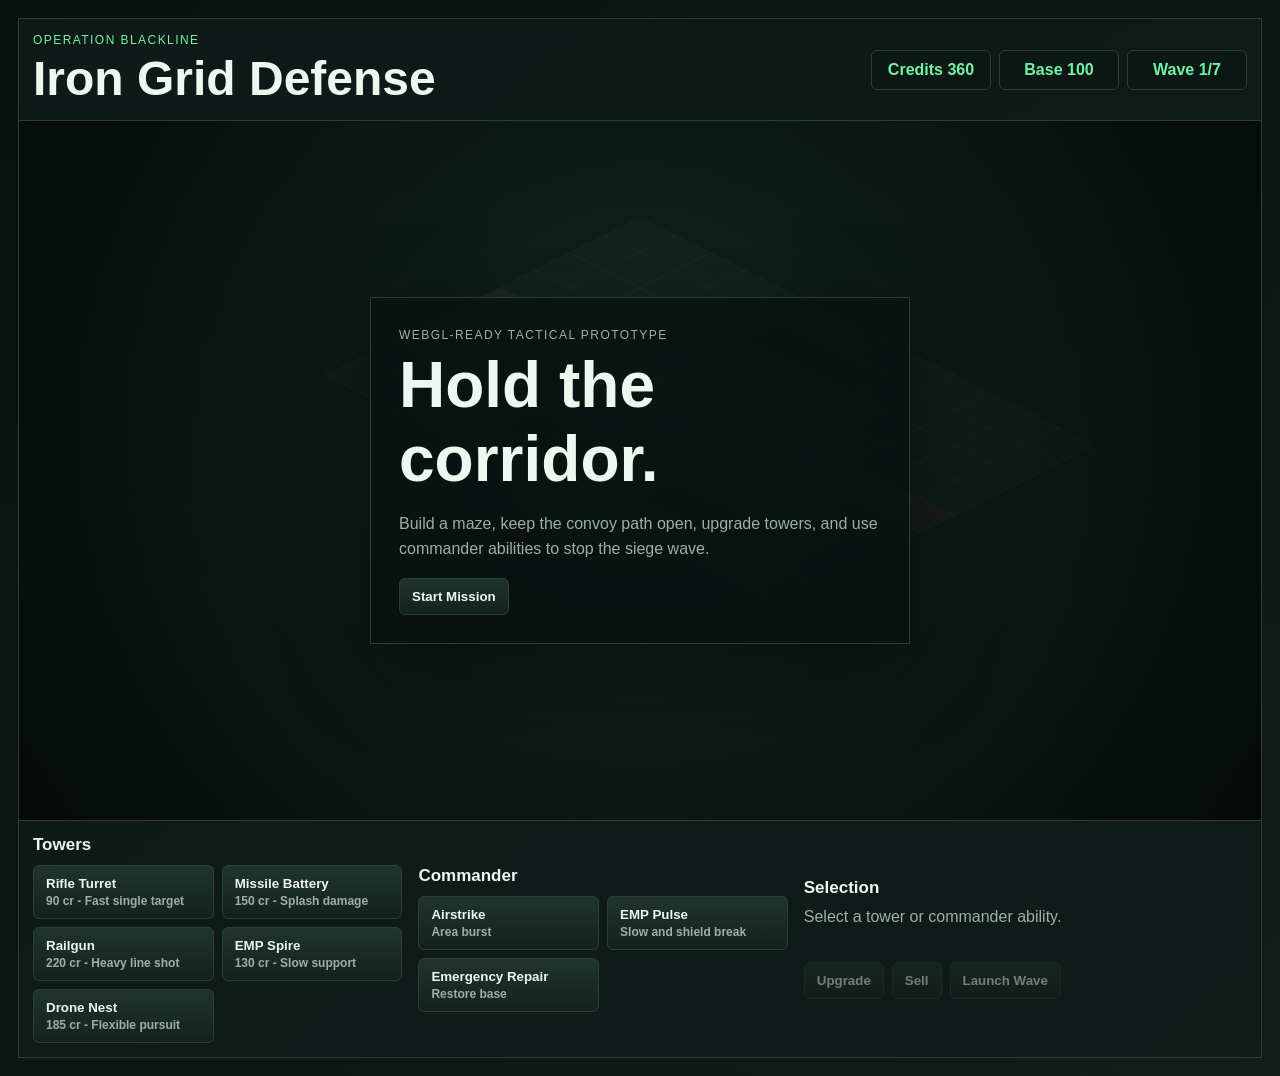
==== index.html @ 6f32ab29 "fix: route pages root to playable build" ====
<!doctype html>
<html lang="en">
<head>
  <meta charset="utf-8">
  <meta http-equiv="refresh" content="0; url=docs/">
  <meta name="viewport" content="width=device-width, initial-scale=1">
  <title>Iron Grid Defense</title>
  <script>
    window.location.replace("docs/");
  </script>
</head>
<body>
  <p>Loading <a href="docs/">Iron Grid Defense</a>...</p>
</body>
</html>
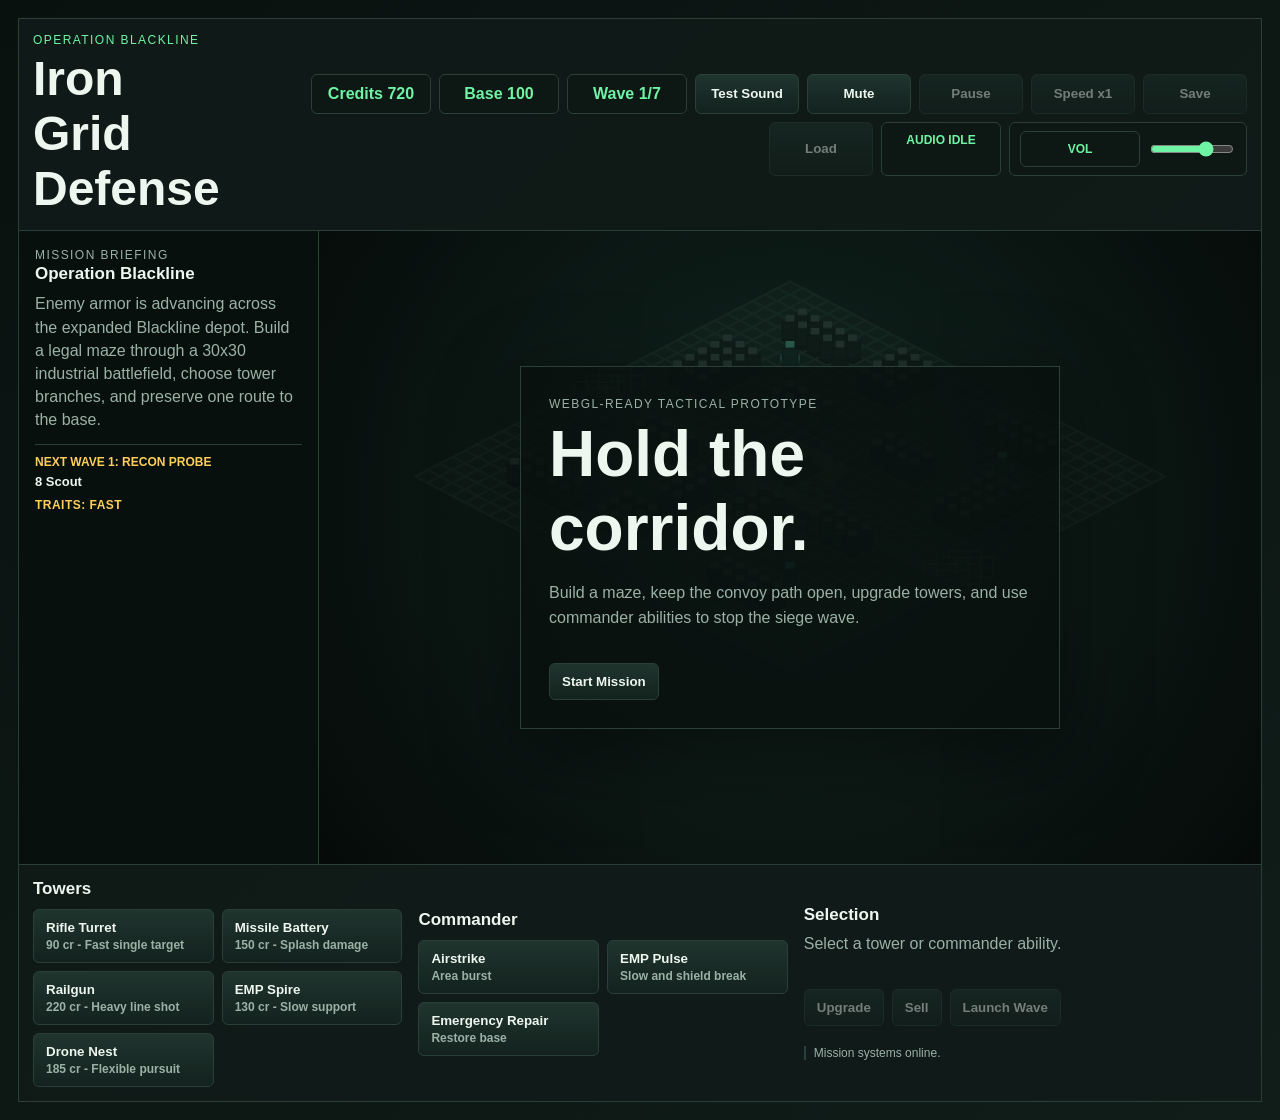
==== commit b4a2af91: "Fix Pages root and mission restart" ====
--- a/index.html
+++ b/index.html
@@ -2,15 +2,95 @@
 <html lang="en">
 <head>
   <meta charset="utf-8">
-  <meta http-equiv="refresh" content="0; url=docs/">
   <meta name="viewport" content="width=device-width, initial-scale=1">
   <title>Iron Grid Defense</title>
-  <script>
-    window.location.replace("docs/");
-  </script>
+  <link rel="stylesheet" href="docs/styles.css">
 </head>
 <body>
-  <p>Loading <a href="docs/">Iron Grid Defense</a>...</p>
+  <main class="shell">
+    <section class="command-bar">
+      <div>
+        <p class="eyebrow">Operation Blackline</p>
+        <h1>Iron Grid Defense</h1>
+      </div>
+      <div class="status-row">
+        <span id="credits">Credits 0</span>
+        <span id="base">Base 100</span>
+        <span id="wave">Wave 0/0</span>
+        <button id="soundToggle" class="sound-toggle">Test Sound</button>
+        <button id="muteToggle" class="sound-toggle">Mute</button>
+        <button id="pauseToggle" class="sound-toggle">Pause</button>
+        <button id="speedToggle" class="sound-toggle">Speed x1</button>
+        <button id="saveGame" class="sound-toggle">Save</button>
+        <button id="loadGame" class="sound-toggle">Load</button>
+        <span id="audioStatus" class="audio-status">Audio idle</span>
+        <label class="volume-control" for="volume">
+          <span>Vol</span>
+          <input id="volume" type="range" min="0" max="100" value="70">
+        </label>
+      </div>
+    </section>
+
+    <section class="battlefield-layout">
+      <aside class="mission-panel">
+        <p class="eyebrow">Mission Briefing</p>
+        <h2 id="missionName">Operation Blackline</h2>
+        <p id="missionBriefing">Build a maze and hold the corridor.</p>
+        <div class="wave-preview">
+          <span id="waveName">Wave preview unavailable</span>
+          <strong id="waveComposition">No wave loaded</strong>
+          <span id="waveTraits" class="wave-traits">No enemy traits loaded</span>
+        </div>
+      </aside>
+      <div class="game-frame">
+        <canvas id="game" width="1280" height="860" aria-label="Tower defense battlefield"></canvas>
+        <div id="battleBanner" class="battle-banner" aria-live="polite"></div>
+        <div id="pauseOverlay" class="pause-overlay hidden">
+          <div>
+            <p class="eyebrow">Paused</p>
+            <h2>Orders held.</h2>
+          </div>
+        </div>
+        <div id="overlay" class="overlay">
+          <div class="overlay-panel">
+            <p class="eyebrow">WebGL-ready tactical prototype</p>
+            <h2 id="overlayTitle">Hold the corridor.</h2>
+            <p id="overlayText">Build a maze, keep the convoy path open, upgrade towers, and use commander abilities to stop the siege wave.</p>
+            <div id="resultStats" class="result-stats" aria-live="polite"></div>
+            <button id="start">Start Mission</button>
+          </div>
+        </div>
+      </div>
+    </section>
+
+    <section class="hud">
+      <div>
+        <h2>Towers</h2>
+        <div id="towerButtons" class="button-grid"></div>
+      </div>
+      <div>
+        <h2>Commander</h2>
+        <div id="abilityButtons" class="button-grid"></div>
+      </div>
+      <div class="orders">
+        <h2>Selection</h2>
+        <p id="selection">Select a tower or commander ability.</p>
+        <div id="towerDetails" class="tower-details" aria-live="polite"></div>
+        <div class="order-buttons">
+          <button id="upgrade" disabled>Upgrade</button>
+          <button id="sell" disabled>Sell</button>
+          <button id="nextWave">Launch Wave</button>
+        </div>
+        <div id="upgradeChoices" class="upgrade-choices"></div>
+        <div id="combatLog" class="combat-log"></div>
+      </div>
+    </section>
+    <section id="debugPanel" class="debug-panel" hidden>
+      <button id="debugCredits">+500 Credits</button>
+      <button id="debugWave">Skip Wave</button>
+      <button id="debugSaveClear">Clear Save</button>
+    </section>
+  </main>
+  <script type="module" src="docs/game.js"></script>
 </body>
 </html>
-
--- a/docs/styles.css
+++ b/docs/styles.css
@@ -0,0 +1,511 @@
+:root {
+  --bg: #09110f;
+  --panel: #111b19;
+  --panel-2: #172520;
+  --line: #2a4037;
+  --text: #edf6ef;
+  --muted: #9bb1a6;
+  --accent: #6ff3a4;
+  --warn: #ffcf5a;
+  --danger: #ff6f5f;
+  --steel: #8fb0bb;
+}
+
+* {
+  box-sizing: border-box;
+}
+
+html,
+body {
+  margin: 0;
+  min-height: 100%;
+  background:
+    linear-gradient(140deg, rgba(9, 17, 15, 0.96), rgba(15, 28, 24, 0.94)),
+    repeating-linear-gradient(90deg, rgba(111, 243, 164, 0.045) 0 1px, transparent 1px 72px);
+  color: var(--text);
+  font-family: "Trebuchet MS", "Segoe UI", sans-serif;
+}
+
+button {
+  border: 1px solid var(--line);
+  background: linear-gradient(180deg, #20342e, #13221e);
+  color: var(--text);
+  padding: 10px 12px;
+  border-radius: 6px;
+  font-weight: 700;
+  cursor: pointer;
+}
+
+button:hover:not(:disabled),
+button.active {
+  border-color: var(--accent);
+  box-shadow: 0 0 18px rgba(111, 243, 164, 0.2);
+}
+
+button:disabled {
+  cursor: not-allowed;
+  opacity: 0.45;
+}
+
+.shell {
+  width: min(1760px, 100%);
+  margin: 0 auto;
+  padding: 18px;
+}
+
+.command-bar,
+.hud {
+  display: grid;
+  grid-template-columns: 1fr auto;
+  gap: 16px;
+  align-items: center;
+  border: 1px solid var(--line);
+  background: rgba(17, 27, 25, 0.88);
+  padding: 14px;
+}
+
+.command-bar {
+  border-bottom: 0;
+}
+
+.hud {
+  grid-template-columns: 1fr 1fr 1.2fr;
+  border-top: 0;
+}
+
+.eyebrow {
+  margin: 0 0 4px;
+  color: var(--accent);
+  text-transform: uppercase;
+  letter-spacing: 0.12em;
+  font-size: 12px;
+}
+
+h1,
+h2 {
+  margin: 0;
+  letter-spacing: 0;
+}
+
+h1 {
+  font-size: clamp(28px, 4vw, 48px);
+}
+
+h2 {
+  font-size: 17px;
+  margin-bottom: 10px;
+}
+
+.status-row {
+  display: flex;
+  flex-wrap: wrap;
+  justify-content: flex-end;
+  gap: 8px;
+}
+
+.status-row span {
+  min-width: 120px;
+  border: 1px solid var(--line);
+  background: #0d1714;
+  color: var(--accent);
+  padding: 10px;
+  text-align: center;
+  border-radius: 6px;
+  font-weight: 800;
+}
+
+.sound-toggle {
+  min-width: 104px;
+  text-align: center;
+}
+
+.volume-control {
+  display: flex;
+  align-items: center;
+  gap: 8px;
+  min-width: 150px;
+  border: 1px solid var(--line);
+  background: #0d1714;
+  padding: 8px 10px;
+  border-radius: 6px;
+  color: var(--muted);
+  font-size: 12px;
+  font-weight: 800;
+  text-transform: uppercase;
+}
+
+.volume-control input {
+  width: 84px;
+  accent-color: var(--accent);
+}
+
+.audio-status {
+  min-width: 118px;
+  border: 1px solid var(--line);
+  background: #0d1714;
+  color: var(--muted);
+  padding: 10px;
+  text-align: center;
+  border-radius: 6px;
+  font-size: 12px;
+  font-weight: 800;
+  text-transform: uppercase;
+}
+
+.audio-status.ready {
+  color: var(--accent);
+}
+
+.audio-status.blocked {
+  color: var(--danger);
+}
+
+.battlefield-layout {
+  display: grid;
+  grid-template-columns: 300px 1fr;
+  border: 1px solid var(--line);
+  background: rgba(7, 16, 14, 0.92);
+}
+
+.game-frame {
+  position: relative;
+  background: #07100e;
+  min-width: 0;
+  overflow: hidden;
+}
+
+.mission-panel {
+  border-right: 1px solid rgba(111, 243, 164, 0.24);
+  background: rgba(9, 17, 15, 0.86);
+  padding: 16px;
+}
+
+.mission-panel p {
+  margin: 0;
+  color: var(--muted);
+  line-height: 1.45;
+}
+
+.mission-panel h2 {
+  margin-bottom: 8px;
+}
+
+.wave-preview {
+  margin-top: 12px;
+  border-top: 1px solid var(--line);
+  padding-top: 10px;
+}
+
+.wave-preview span,
+.wave-preview strong {
+  display: block;
+}
+
+.wave-preview span {
+  color: var(--warn);
+  font-size: 12px;
+  font-weight: 800;
+  text-transform: uppercase;
+}
+
+.wave-preview strong {
+  margin-top: 4px;
+  color: var(--text);
+  font-size: 13px;
+  line-height: 1.35;
+}
+
+.wave-traits {
+  margin-top: 8px;
+  color: var(--steel);
+  font-size: 12px;
+  font-weight: 700;
+  text-transform: uppercase;
+  letter-spacing: 0.04em;
+}
+
+canvas {
+  display: block;
+  width: 100%;
+  height: auto;
+  aspect-ratio: 1280 / 860;
+}
+
+.overlay {
+  position: absolute;
+  inset: 0;
+  display: grid;
+  place-items: center;
+  background: radial-gradient(circle at 50% 40%, rgba(19, 42, 35, 0.66), rgba(4, 8, 7, 0.9));
+}
+
+.overlay.hidden {
+  display: none;
+}
+
+.pause-overlay {
+  position: absolute;
+  inset: 0;
+  display: grid;
+  place-items: center;
+  background: rgba(5, 9, 8, 0.54);
+  pointer-events: none;
+  backdrop-filter: blur(2px);
+}
+
+.pause-overlay.hidden {
+  display: none;
+}
+
+.pause-overlay div {
+  border: 1px solid var(--line);
+  background: rgba(9, 17, 15, 0.88);
+  padding: 18px 22px;
+  text-align: center;
+}
+
+.pause-overlay h2 {
+  margin: 0;
+  font-size: 24px;
+}
+
+.battle-banner {
+  position: absolute;
+  top: 18px;
+  left: 50%;
+  min-width: min(420px, calc(100% - 36px));
+  transform: translateX(-50%);
+  border: 1px solid rgba(111, 243, 164, 0.3);
+  background: rgba(9, 17, 15, 0.86);
+  color: var(--text);
+  padding: 10px 14px;
+  text-align: center;
+  font-weight: 800;
+  text-transform: uppercase;
+  letter-spacing: 0.08em;
+  opacity: 0;
+  pointer-events: none;
+  transition: opacity 140ms ease, transform 140ms ease;
+}
+
+.battle-banner.visible {
+  opacity: 1;
+  transform: translate(-50%, 0);
+}
+
+.overlay-panel {
+  max-width: 540px;
+  padding: 28px;
+  border: 1px solid var(--line);
+  background: rgba(9, 17, 15, 0.86);
+  box-shadow: 0 22px 80px rgba(0, 0, 0, 0.42);
+}
+
+.overlay-panel h2 {
+  font-size: clamp(34px, 5vw, 72px);
+  margin-bottom: 12px;
+}
+
+.overlay-panel p {
+  color: var(--muted);
+  line-height: 1.55;
+}
+
+.result-stats {
+  display: grid;
+  grid-template-columns: repeat(2, minmax(0, 1fr));
+  gap: 8px;
+  margin: 18px 0 14px;
+}
+
+.result-stat {
+  border: 1px solid var(--line);
+  background: rgba(13, 23, 20, 0.85);
+  padding: 10px 12px;
+}
+
+.result-stat strong {
+  display: block;
+  color: var(--accent);
+  font-size: 18px;
+  margin-bottom: 2px;
+}
+
+.result-stat span {
+  color: var(--muted);
+  font-size: 11px;
+  text-transform: uppercase;
+  letter-spacing: 0.08em;
+}
+
+.button-grid {
+  display: grid;
+  grid-template-columns: repeat(auto-fit, minmax(132px, 1fr));
+  gap: 8px;
+}
+
+.tower-button,
+.ability-button {
+  text-align: left;
+}
+
+.tower-button span,
+.ability-button span {
+  display: block;
+  color: var(--muted);
+  font-size: 12px;
+  margin-top: 3px;
+}
+
+.orders p {
+  min-height: 44px;
+  margin: 0 0 10px;
+  color: var(--muted);
+}
+
+.tower-details {
+  min-height: 0;
+  margin-bottom: 10px;
+}
+
+.tower-detail-header {
+  display: flex;
+  justify-content: space-between;
+  gap: 10px;
+  border: 1px solid var(--line);
+  background: rgba(13, 23, 20, 0.82);
+  padding: 9px 10px;
+}
+
+.tower-detail-header strong,
+.tower-detail-header span {
+  overflow-wrap: anywhere;
+}
+
+.tower-detail-header span {
+  color: var(--accent);
+  font-size: 12px;
+  font-weight: 800;
+  text-transform: uppercase;
+}
+
+.tower-stat-grid {
+  display: grid;
+  grid-template-columns: repeat(3, minmax(0, 1fr));
+  gap: 6px;
+  margin-top: 6px;
+}
+
+.tower-stat-grid span {
+  border: 1px solid rgba(42, 64, 55, 0.82);
+  background: rgba(7, 16, 14, 0.7);
+  color: var(--muted);
+  padding: 7px;
+  font-size: 11px;
+  text-transform: uppercase;
+}
+
+.tower-stat-grid b {
+  display: block;
+  color: var(--text);
+  font-size: 13px;
+  margin-bottom: 2px;
+}
+
+.tower-details p {
+  min-height: 0;
+  margin: 6px 0 0;
+  border-left: 2px solid var(--accent);
+  padding-left: 8px;
+  font-size: 12px;
+}
+
+.order-buttons {
+  display: flex;
+  flex-wrap: wrap;
+  gap: 8px;
+}
+
+.upgrade-choices {
+  display: grid;
+  grid-template-columns: repeat(auto-fit, minmax(170px, 1fr));
+  gap: 8px;
+  margin-top: 10px;
+}
+
+.upgrade-choice {
+  text-align: left;
+  border-color: rgba(111, 243, 164, 0.28);
+}
+
+.upgrade-choice strong,
+.upgrade-choice span {
+  display: block;
+}
+
+.upgrade-choice span {
+  margin-top: 4px;
+  color: var(--muted);
+  font-size: 12px;
+  line-height: 1.35;
+}
+
+.upgrade-choice.active {
+  border-color: var(--accent);
+  box-shadow: 0 0 18px rgba(111, 243, 164, 0.16);
+}
+
+.combat-log {
+  display: grid;
+  gap: 5px;
+  margin-top: 10px;
+  color: var(--muted);
+  font-size: 12px;
+}
+
+.combat-log span {
+  border-left: 2px solid var(--line);
+  padding-left: 8px;
+}
+
+.debug-panel {
+  display: flex;
+  flex-wrap: wrap;
+  gap: 8px;
+  border: 1px solid var(--warn);
+  background: rgba(43, 41, 29, 0.76);
+  padding: 10px;
+}
+
+.debug-panel[hidden] {
+  display: none;
+}
+
+@media (max-width: 860px) {
+  .command-bar,
+  .hud {
+    grid-template-columns: 1fr;
+  }
+
+  .battlefield-layout {
+    grid-template-columns: 1fr;
+  }
+
+  .status-row {
+    justify-content: flex-start;
+  }
+
+  .mission-panel {
+    border-left: 0;
+    border-right: 0;
+    border-bottom: 1px solid rgba(111, 243, 164, 0.24);
+  }
+
+  .result-stats {
+    grid-template-columns: 1fr;
+  }
+
+  .tower-stat-grid {
+    grid-template-columns: repeat(2, minmax(0, 1fr));
+  }
+}
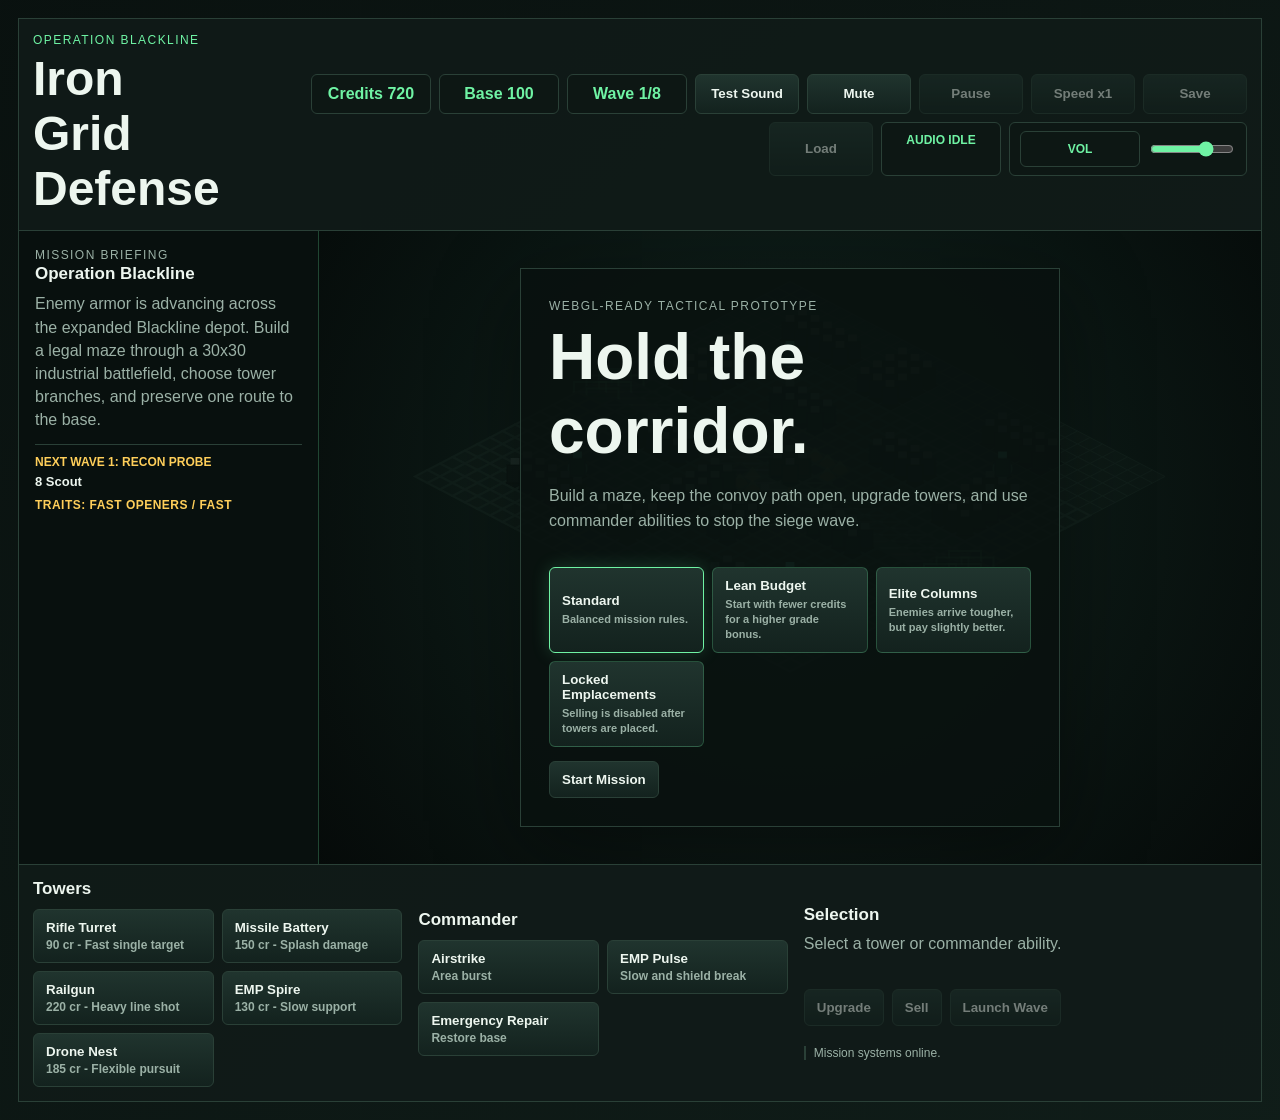
==== commit 63af05fb: "Add strategic tower defense depth" ====
--- a/index.html
+++ b/index.html
@@ -57,6 +57,7 @@
             <h2 id="overlayTitle">Hold the corridor.</h2>
             <p id="overlayText">Build a maze, keep the convoy path open, upgrade towers, and use commander abilities to stop the siege wave.</p>
             <div id="resultStats" class="result-stats" aria-live="polite"></div>
+            <div id="challengeModes" class="challenge-modes" aria-label="Challenge modes"></div>
             <button id="start">Start Mission</button>
           </div>
         </div>
--- a/docs/styles.css
+++ b/docs/styles.css
@@ -338,6 +338,36 @@
   letter-spacing: 0.08em;
 }
 
+.challenge-modes {
+  display: grid;
+  grid-template-columns: repeat(auto-fit, minmax(138px, 1fr));
+  gap: 8px;
+  margin: 16px 0 14px;
+}
+
+.challenge-button {
+  text-align: left;
+  border-color: rgba(111, 243, 164, 0.22);
+  min-height: 76px;
+}
+
+.challenge-button strong,
+.challenge-button span {
+  display: block;
+}
+
+.challenge-button span {
+  margin-top: 4px;
+  color: var(--muted);
+  font-size: 11px;
+  line-height: 1.35;
+}
+
+.challenge-button.active {
+  border-color: var(--accent);
+  box-shadow: 0 0 18px rgba(111, 243, 164, 0.18);
+}
+
 .button-grid {
   display: grid;
   grid-template-columns: repeat(auto-fit, minmax(132px, 1fr));
@@ -420,6 +450,13 @@
   font-size: 12px;
 }
 
+.tower-details .tower-role {
+  color: var(--steel);
+  text-transform: uppercase;
+  font-weight: 800;
+  letter-spacing: 0.04em;
+}
+
 .order-buttons {
   display: flex;
   flex-wrap: wrap;
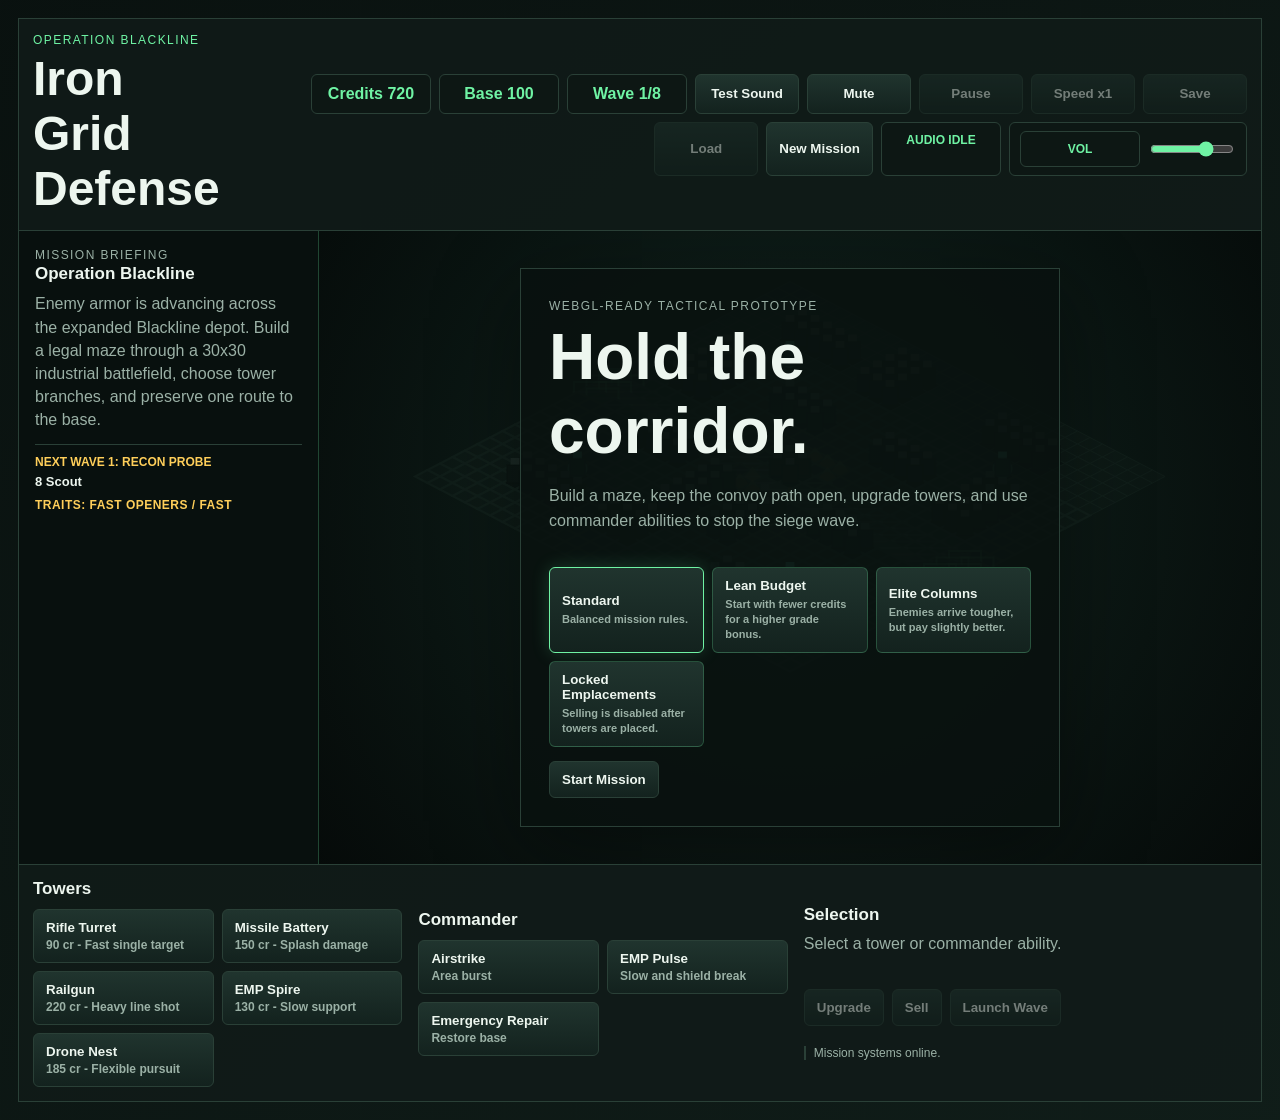
==== commit 95af3455: "Add new mission reset control" ====
--- a/index.html
+++ b/index.html
@@ -23,6 +23,7 @@
         <button id="speedToggle" class="sound-toggle">Speed x1</button>
         <button id="saveGame" class="sound-toggle">Save</button>
         <button id="loadGame" class="sound-toggle">Load</button>
+        <button id="resetGame" class="sound-toggle">New Mission</button>
         <span id="audioStatus" class="audio-status">Audio idle</span>
         <label class="volume-control" for="volume">
           <span>Vol</span>
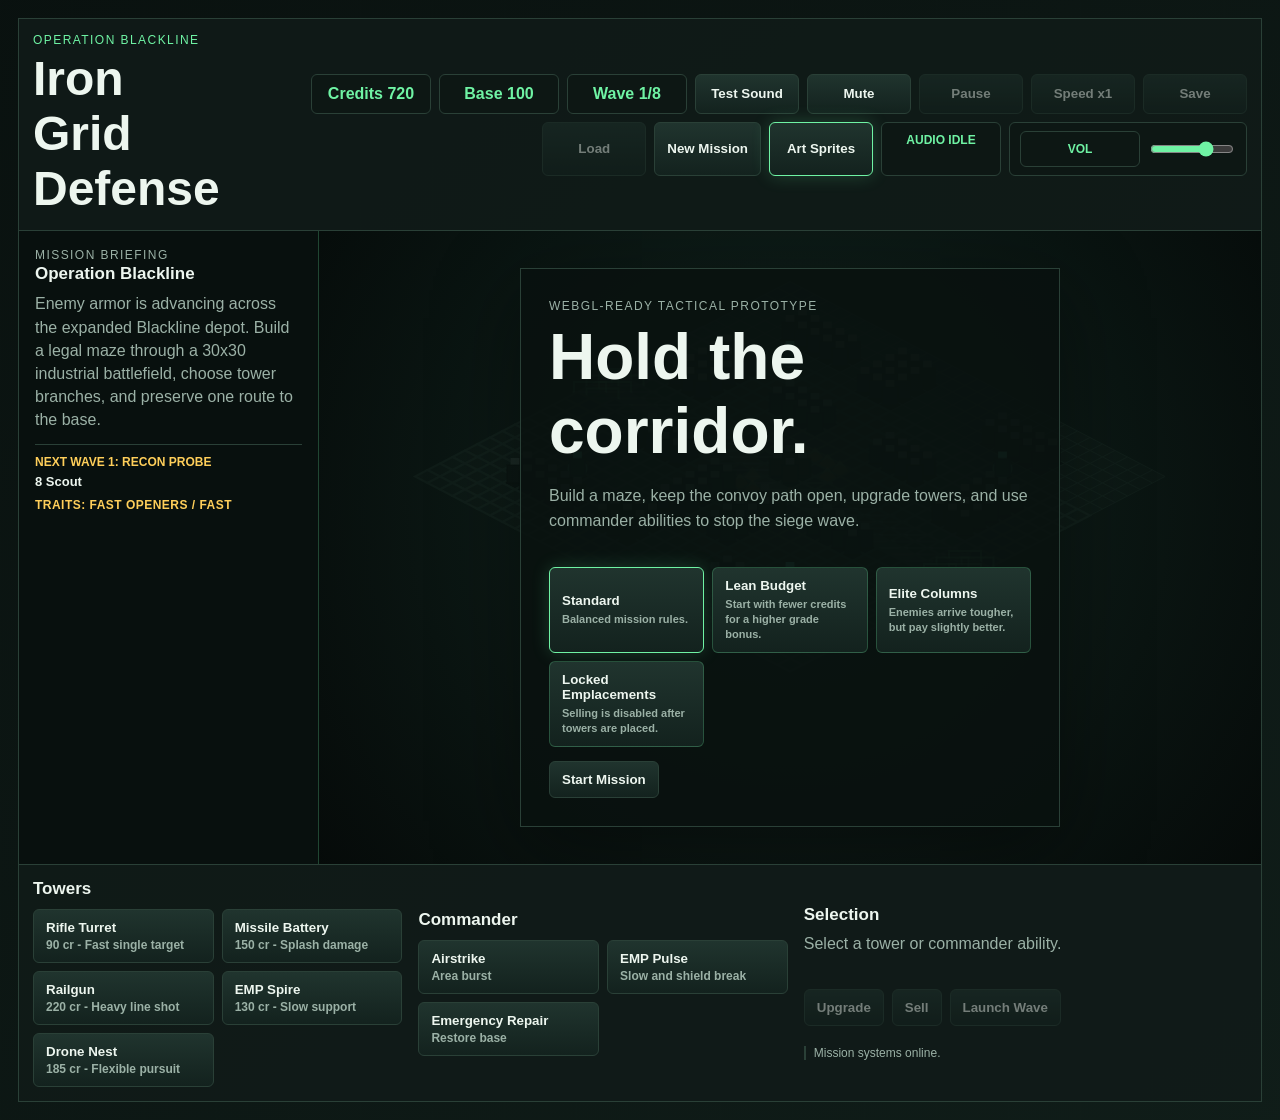
==== commit 9e8ce6b8: "Fix root Pages shell for art theme toggle" ====
--- a/index.html
+++ b/index.html
@@ -24,6 +24,7 @@
         <button id="saveGame" class="sound-toggle">Save</button>
         <button id="loadGame" class="sound-toggle">Load</button>
         <button id="resetGame" class="sound-toggle">New Mission</button>
+        <button id="artTheme" class="sound-toggle">Art Sprites</button>
         <span id="audioStatus" class="audio-status">Audio idle</span>
         <label class="volume-control" for="volume">
           <span>Vol</span>
